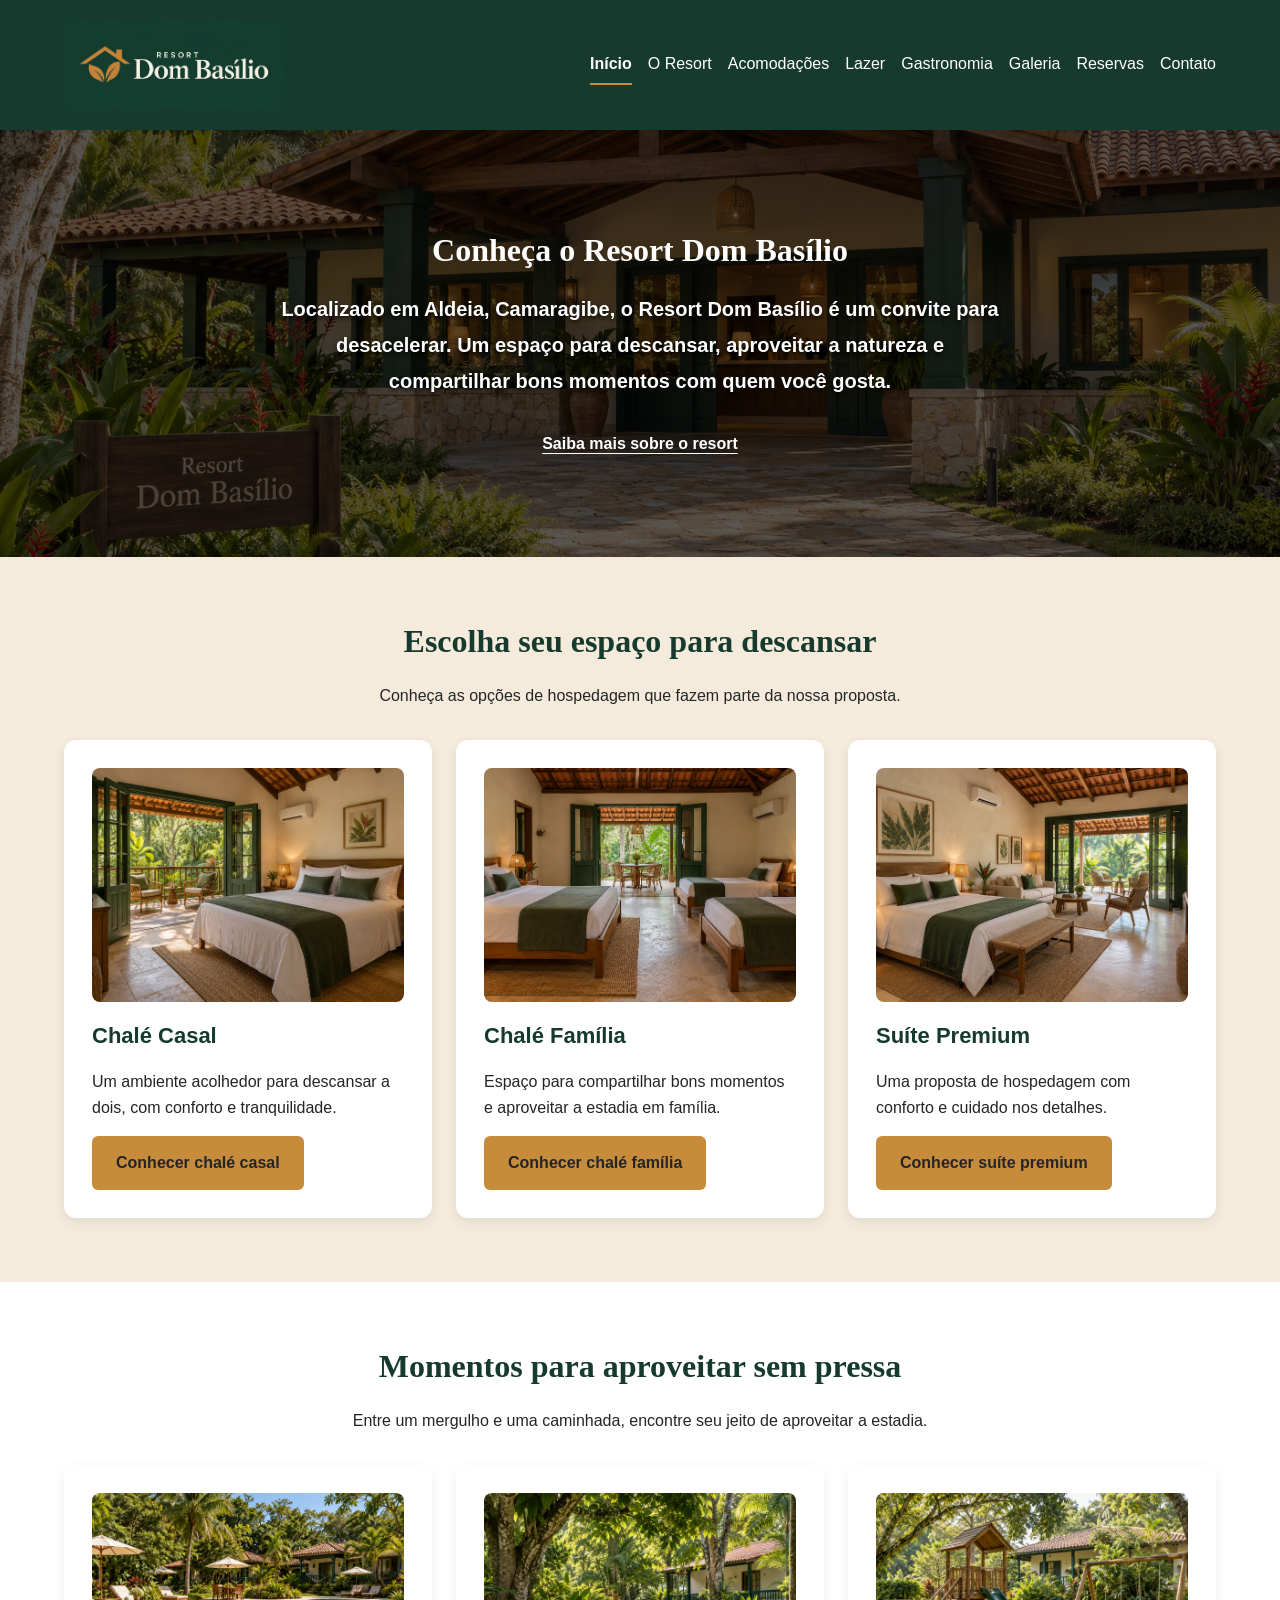
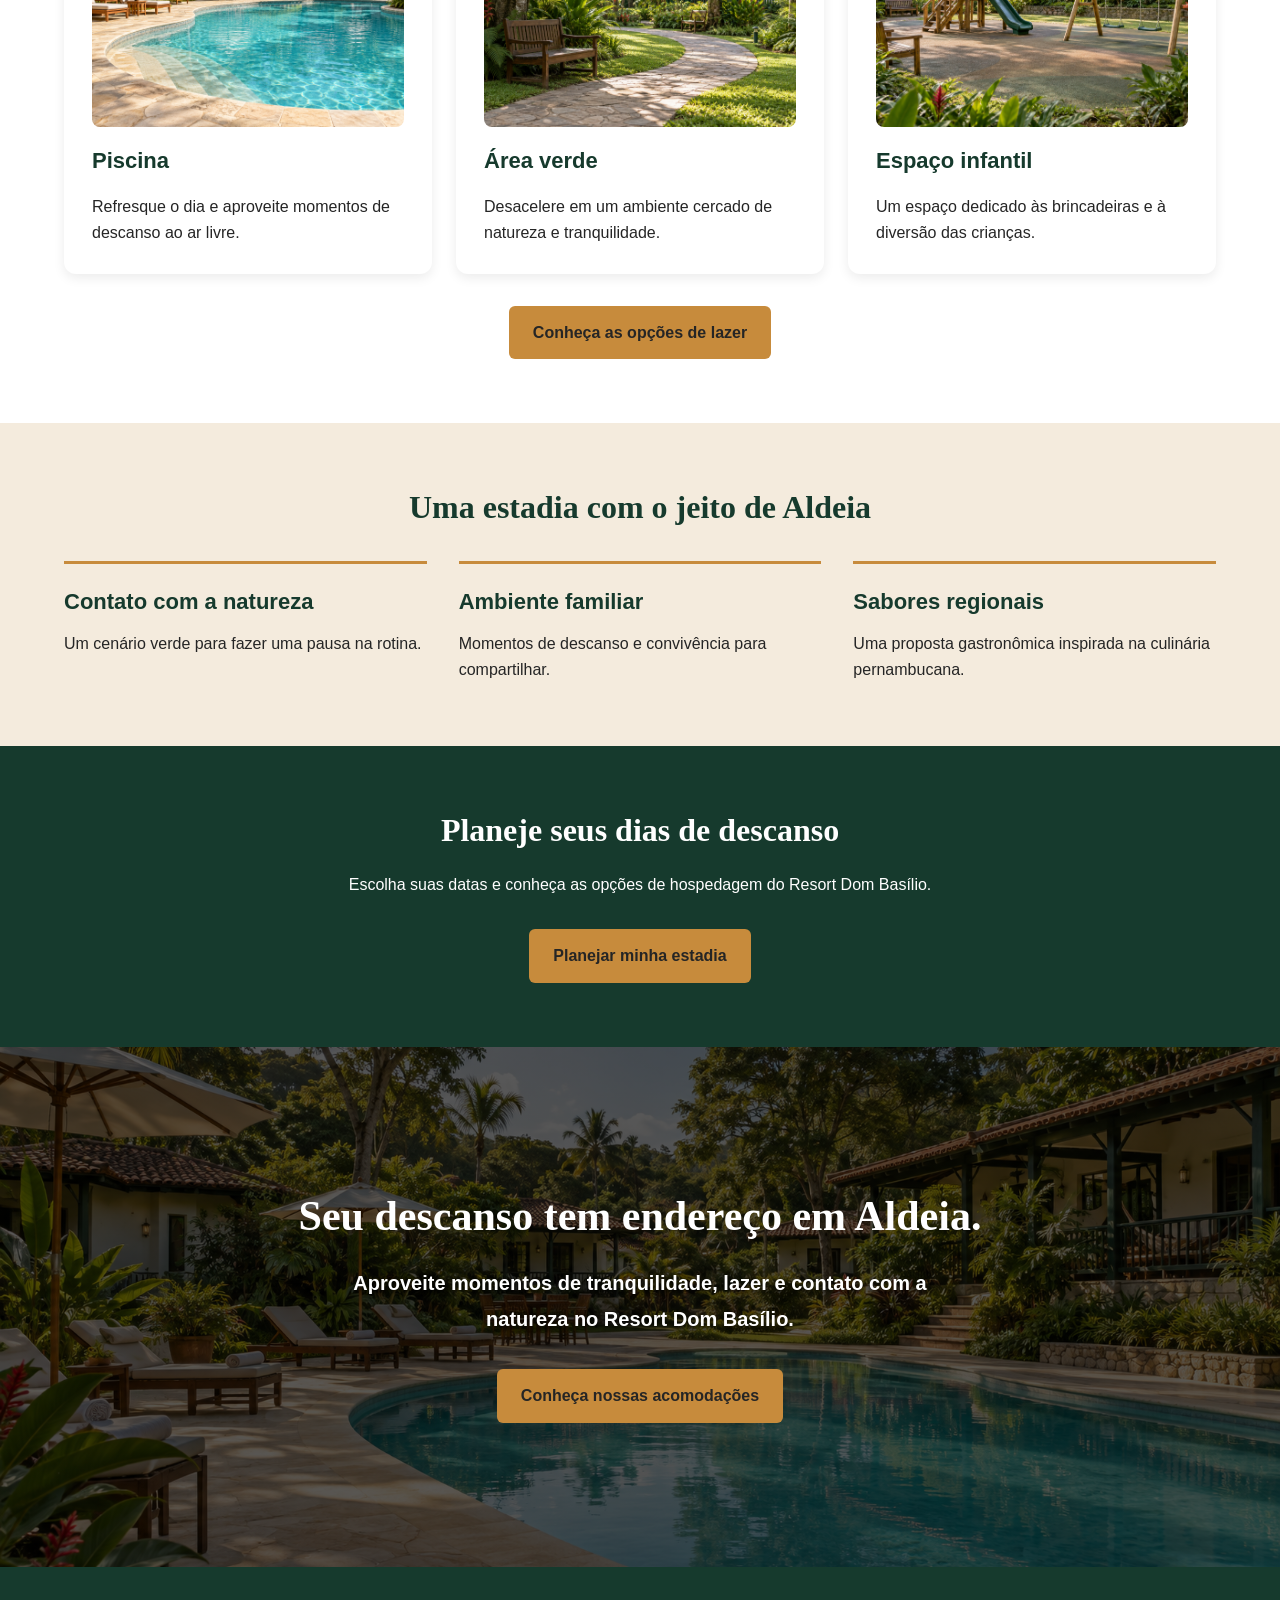
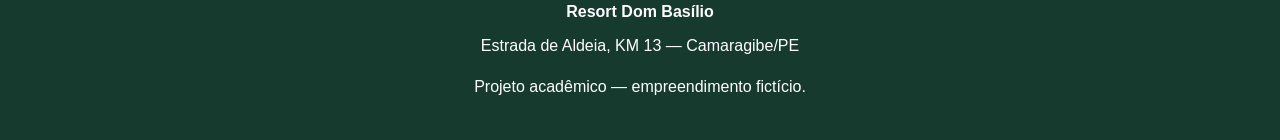
==== index.html @ 4a468dfd "Upload inicial do projeto Resort Dom Basílio" ====
<!doctype html>
<html lang="pt-BR">
  <head>
    <meta charset="UTF-8" />

    <meta name="viewport" content="width=device-width, initial-scale=1.0" />

    <meta
      name="description"
      content="Conheça o Resort Dom Basílio, em Aldeia, Camaragibe/PE."
    />

    <title>Resort Dom Basílio | Início</title>

    <!-- Estilos compartilhados por todas as páginas -->
    <link rel="stylesheet" href="css/style.css" />

    <!-- O defer faz o JavaScript executar após a leitura do HTML -->
    <script src="js/script.js" defer></script>
  </head>

  <body>
    <!-- O JavaScript preenche o menu neste espaço -->
    <header class="cabecalho"></header>

    <!-- Apresentação do resort -->
    <section class="secao apresentacao apresentacao-inicio">
      <div class="container">
        <h2>Conheça o Resort Dom Basílio</h2>

        <p class="texto-introducao">
          Localizado em Aldeia, Camaragibe, o Resort Dom Basílio é um convite
          para desacelerar. Um espaço para descansar, aproveitar a natureza e
          compartilhar bons momentos com quem você gosta.
        </p>

        <a class="link-destaque" href="sobre.html">
          Saiba mais sobre o resort
        </a>
      </div>
    </section>

    <!-- Acomodações em destaque -->
    <section class="secao acomodacoes">
      <div class="container">
        <h2>Escolha seu espaço para descansar</h2>

        <p class="texto-introducao">
          Conheça as opções de hospedagem que fazem parte da nossa proposta.
        </p>

        <div class="lista-cards">
          <article class="card">
            <img
              class="imagem-card"
              src="imagens/chale-casal.png"
              alt="Chalé Casal com cama de casal e varanda voltada para o jardim"
              loading="lazy"
            />

            <h3>Chalé Casal</h3>

            <p>
              Um ambiente acolhedor para descansar a dois, com conforto e
              tranquilidade.
            </p>

            <a class="botao" href="acomodacoes.html#chale-casal">
              Conhecer chalé casal
            </a>
          </article>

          <article class="card">
            <img
              class="imagem-card"
              src="imagens/chale-familia.png"
              alt="Chalé Família com uma cama de casal e duas camas de solteiro"
              loading="lazy"
            />
            <h3>Chalé Família</h3>

            <p>
              Espaço para compartilhar bons momentos e aproveitar a estadia em
              família.
            </p>

            <a class="botao" href="acomodacoes.html#chale-familia">
              Conhecer chalé família
            </a>
          </article>

          <article class="card">
            <img
              class="imagem-card"
              src="imagens/suite-premium.png"
              alt="Suíte Premium com cama queen-size, área de estar e varanda"
              loading="lazy"
            />
            <h3>Suíte Premium</h3>

            <p>
              Uma proposta de hospedagem com conforto e cuidado nos detalhes.
            </p>

            <a class="botao" href="acomodacoes.html#suite-premium">
              Conhecer suíte premium
            </a>
          </article>
        </div>
      </div>
    </section>

    <!-- Opções de lazer -->
    <section class="secao lazer">
      <div class="container">
        <h2>Momentos para aproveitar sem pressa</h2>

        <p class="texto-introducao">
          Entre um mergulho e uma caminhada, encontre seu jeito de aproveitar a
          estadia.
        </p>

        <div class="lista-cards">
          <article class="card">
            <img
              class="imagem-card"
              src="imagens/piscina.png"
              alt="Piscina do resort cercada por espreguiçadeiras e vegetação"
              loading="lazy"
            />
            <h3>Piscina</h3>
            <p>Refresque o dia e aproveite momentos de descanso ao ar livre.</p>
          </article>

          <article class="card">
            <img
              class="imagem-card"
              src="imagens/area-verde.png"
              alt="Jardim do resort com caminho de pedra e bancos à sombra"
              loading="lazy"
            />
            <h3>Área verde</h3>
            <p>
              Desacelere em um ambiente cercado de natureza e tranquilidade.
            </p>
          </article>

          <article class="card">
            <img
              class="imagem-card"
              src="imagens/espaco-infantil.png"
              alt="Espaço infantil com escorregador, balanços e bancos para acompanhantes"
              loading="lazy"
            />
            <h3>Espaço infantil</h3>
            <p>Um espaço dedicado às brincadeiras e à diversão das crianças.</p>
          </article>
        </div>

        <div class="acao-secao">
          <a class="botao" href="lazer.html"> Conheça as opções de lazer </a>
        </div>
      </div>
    </section>

    <!-- Diferenciais do resort -->
    <section class="secao diferenciais">
      <div class="container">
        <h2>Uma estadia com o jeito de Aldeia</h2>

        <ul class="lista-diferenciais">
          <li>
            <h3>Contato com a natureza</h3>
            <p>Um cenário verde para fazer uma pausa na rotina.</p>
          </li>

          <li>
            <h3>Ambiente familiar</h3>
            <p>Momentos de descanso e convivência para compartilhar.</p>
          </li>

          <li>
            <h3>Sabores regionais</h3>
            <p>
              Uma proposta gastronômica inspirada na culinária pernambucana.
            </p>
          </li>
        </ul>
      </div>
    </section>

    <!-- Chamada para a página de reservas -->
    <section class="secao chamada-reserva">
      <div class="container">
        <h2>Planeje seus dias de descanso</h2>

        <p class="texto-introducao">
          Escolha suas datas e conheça as opções de hospedagem do Resort Dom
          Basílio.
        </p>

        <a class="botao" href="reservas.html"> Planejar minha estadia </a>
      </div>
    </section>

    <main>
      <section class="banner banner-inicio">
        <h1>Seu descanso tem endereço em Aldeia.</h1>

        <p>
          Aproveite momentos de tranquilidade, lazer e contato com a natureza no
          Resort Dom Basílio.
        </p>

        <a class="botao" href="acomodacoes.html">
          Conheça nossas acomodações
        </a>
      </section>
    </main>

    <!-- Informações presentes no final da página -->
    <!-- O JavaScript preenche o rodapé neste espaço -->
    <footer class="rodape"></footer>
  </body>
</html>
---- css/style.css ----
/* 1. Cores que vamos reutilizar no site */
:root {
    --verde-escuro: #163a2d;
    --verde-natural: #3f6b4f;
    --dourado: #c78b3c;
    --areia: #f4ebdd;
    --branco: #ffffff;
    --grafite: #252525;
}

/* 2. Remove os espaçamentos padrão do navegador */
* {
    margin: 0;
    padding: 0;
    box-sizing: border-box;
}

/* 3. Aparência geral */
body {
    font-family: Arial, Helvetica, sans-serif;
    font-size: 16px;
    line-height: 1.6;
    color: var(--grafite);
    background-color: var(--areia);
}

/* 4. Cabeçalho que permanece no topo */
.cabecalho {
    position: sticky;
    top: 0;
    z-index: 1000;

    display: flex;
    justify-content: space-between;
    align-items: center;
    gap: 24px;

    padding: 20px 5%;
    background-color: var(--verde-escuro);
}

/* 5. Nome do resort */
.marca {
    font-family: Georgia, "Times New Roman", serif;
    font-size: 24px;
    font-weight: bold;
    color: var(--branco);
    text-decoration: none;
}

/* 6. Links do menu */
.menu-lista {
    display: flex;
    flex-wrap: wrap;
    gap: 16px;
    list-style: none;
}

.menu-lista a {
    display: inline-block;
    padding: 6px 0;
    color: var(--branco);
    text-decoration: none;
    border-bottom: 2px solid transparent;
}

/* Destaque ao passar o mouse ou navegar pelo teclado */
.menu-lista a:hover,
.menu-lista a:focus-visible {
    border-bottom-color: var(--dourado);
}

/* Identifica a página que está aberta */
.menu-lista a[aria-current="page"] {
    border-bottom-color: var(--dourado);
    font-weight: bold;
}

/* 7. Banner inicial — depois receberá uma imagem */
.banner {
    padding: 90px 5%;
    text-align: center;
    background-color: var(--areia);
}

.banner h1 {
    max-width: 800px;
    margin: 0 auto 24px;

    font-family: Georgia, "Times New Roman", serif;
    font-size: 42px;
    line-height: 1.2;
    color: var(--verde-escuro);
}

.banner p {
    max-width: 650px;
    margin: 0 auto 32px;
    font-size: 18px;
}

/* 8. Link com aparência de botão */
.botao {
    display: inline-block;
    padding: 14px 24px;

    background-color: var(--dourado);
    color: var(--grafite);
    border-radius: 6px;

    font-weight: bold;
    text-decoration: none;
}

.botao:hover {
    background-color: var(--verde-escuro);
    color: var(--branco);
}

/* Contorno visível para quem usa a tecla Tab */
a:focus-visible {
    outline: 3px solid currentColor;
    outline-offset: 4px;
}

/* 9. Rodapé */
.rodape {
    padding: 32px 5%;
    text-align: center;
    background-color: var(--verde-escuro);
    color: var(--branco);
}

.rodape p {
    margin-bottom: 8px;
}

.rodape address {
    margin-bottom: 16px;
    font-style: normal;
}

/* 10. Ajustes para telas menores */
@media (max-width: 1100px) {
    .cabecalho {
        flex-direction: column;
        gap: 12px;
    }

    .menu-lista {
        justify-content: center;
        gap: 8px 16px;
    }
}

@media (max-width: 600px) {
    .cabecalho {
        padding: 12px 4%;
    }

    .marca {
        font-size: 22px;
    }

    .banner {
        padding: 56px 5%;
    }

    .banner h1 {
        font-size: 30px;
    }

    .banner p {
        font-size: 16px;
    }
}

/* 11. Limita a largura e centraliza o conteúdo */
.container {
    width: 90%;
    max-width: 1200px;
    margin: 0 auto;
}

/* 12. Espaçamento das seções */
.secao {
    padding: 64px 0;
}

.secao h2 {
    margin-bottom: 20px;
    font-family: Georgia, "Times New Roman", serif;
    font-size: 32px;
    line-height: 1.3;
    color: var(--verde-escuro);
    text-align: center;
}

.texto-introducao {
    max-width: 720px;
    margin: 0 auto 32px;
    text-align: center;
}

/* 13. Apresentação */
.apresentacao {
    background-color: var(--branco);
    text-align: center;
}

.link-destaque {
    color: var(--verde-escuro);
    font-weight: bold;
    text-underline-offset: 4px;
}

.link-destaque:hover {
    color: var(--verde-natural);
}

/* 14. Grade das acomodações */
.lista-cards {
    display: grid;
    grid-template-columns: repeat(3, 1fr);
    gap: 24px;
}

/* 15. Cada card de acomodação */
.card {
    display: flex;
    flex-direction: column;
    align-items: flex-start;
    gap: 16px;

    padding: 28px;
    background-color: var(--branco);
    border-radius: 12px;
    box-shadow: 0 4px 12px rgba(0, 0, 0, 0.08);
}

.card h3 {
    font-size: 22px;
    color: var(--verde-escuro);
}

/* Alinha os botões na parte inferior dos cards */
.card .botao {
    margin-top: auto;
}

/* 16. Cards empilhados em telas menores */
@media (max-width: 800px) {
    .lista-cards {
        grid-template-columns: 1fr;
    }

    .secao {
        padding: 40px 0;
    }

    .secao h2 {
        font-size: 28px;
    }
}

/* 17. Fundo da seção de lazer */
.lazer {
    background-color: var(--branco);
}

/* Destaca os cards sobre o fundo branco */
.lazer .card {
    background-color: var(--areia);
}

/* Centraliza o botão abaixo dos cards */
.acao-secao {
    margin-top: 32px;
    text-align: center;
}

/* 18. Lista de diferenciais */
.lista-diferenciais {
    display: grid;
    grid-template-columns: repeat(3, 1fr);
    gap: 32px;

    margin-top: 32px;
    list-style: none;
}

.lista-diferenciais li {
    padding-top: 20px;
    border-top: 3px solid var(--dourado);
}

.lista-diferenciais h3 {
    margin-bottom: 12px;
    font-size: 22px;
    color: var(--verde-escuro);
}

/* 19. Chamada para reservas */
.chamada-reserva {
    background-color: var(--verde-escuro);
    color: var(--branco);
    text-align: center;
}

.chamada-reserva h2 {
    color: var(--branco);
}

/* Mantém o botão visível sobre o fundo verde */
.chamada-reserva .botao:hover {
    background-color: var(--branco);
    color: var(--verde-escuro);
}

/* 20. Diferenciais em uma coluna nas telas menores */
@media (max-width: 800px) {
    .lista-diferenciais {
        grid-template-columns: 1fr;
    }
}

/* 21. Botão do menu */
.botao-menu {
    display: none;
    padding: 10px 16px;

    font: inherit;
    font-weight: bold;
    color: var(--branco);
    background-color: transparent;

    border: 1px solid var(--branco);
    border-radius: 6px;
    cursor: pointer;
}

.botao-menu:focus-visible {
    outline: 3px solid var(--dourado);
    outline-offset: 4px;
}

/* 22. Menu para celular e tablet */
@media (max-width: 1100px) {
    .cabecalho {
        flex-direction: row;
        flex-wrap: wrap;
        justify-content: space-between;
    }

    .marca {
        flex: 1;
    }

    .menu {
        width: 100%;
    }

    .menu-lista {
        flex-direction: column;
        gap: 0;
    }

    .menu-lista a {
        display: block;
        padding: 10px 0;
    }

    /* Estas regras só entram quando o JavaScript está funcionando */
    .cabecalho.menu-interativo .botao-menu {
        display: block;
    }

    .cabecalho.menu-interativo .menu {
        display: none;
    }

    .cabecalho.menu-interativo .menu.aberto {
        display: block;
        max-height: 65vh;
        overflow-y: auto;
    }
}

/* 23. Seções de detalhes das acomodações */
.detalhe-acomodacao {
    /* Deixa espaço para o cabeçalho ao acessar um link com # */
    scroll-margin-top: 120px;
    background-color: var(--branco);
}

/* Diferencia visualmente a seção do chalé família */
#chale-familia {
    background-color: var(--areia);
}

/* 24. Ficha com as informações da acomodação */
.ficha-acomodacao {
    max-width: 760px;
    margin: 0 auto;
    border: 1px solid var(--verde-natural);
}

/* 25. Lista de comodidades */
.lista-comodidades {
    padding-left: 22px;
}

.lista-comodidades li {
    margin-bottom: 8px;
}

.lista-comodidades li::marker {
    color: var(--verde-natural);
}

/* 26. Estrutura dos formulários */
.formulario {
    max-width: 720px;
    margin: 0 auto;
    padding: 32px;

    text-align: left;
    background-color: var(--areia);
    border-radius: 12px;
}

.campo {
    display: flex;
    flex-direction: column;
    gap: 8px;
    margin-bottom: 20px;

    /* Permite que os campos encolham dentro da grade */
    min-width: 0;
}

.campo label {
    font-weight: bold;
    color: var(--verde-escuro);
}

/* 27. Aparência dos campos */
.campo input,
.campo select,
.campo textarea {
    width: 100%;
    min-width: 0;
    padding: 12px;

    font: inherit;
    color: var(--grafite);
    background-color: var(--branco);

    border: 1px solid var(--verde-natural);
    border-radius: 6px;
}

.campo textarea {
    resize: vertical;
}

/* Destaca o campo que está sendo preenchido */
.campo input:focus,
.campo select:focus,
.campo textarea:focus {
    outline: 2px solid var(--verde-escuro);
    outline-offset: 2px;
}

/* 28. Datas lado a lado */
.linha-formulario {
    display: grid;
    grid-template-columns: repeat(2, minmax(0, 1fr));
    gap: 20px;
}

/* 29. Botão e mensagens */
.formulario .botao {
    border: none;
    font: inherit;
    font-weight: bold;
    cursor: pointer;
}

.formulario .botao:focus-visible {
    outline: 3px solid var(--verde-escuro);
    outline-offset: 4px;
}

.formulario .botao:disabled {
    background-color: #dddddd;
    color: #555555;
    cursor: not-allowed;
}

.ajuda-formulario {
    margin-top: 16px;
}

.mensagem-formulario:not(:empty) {
    margin-top: 20px;
    padding: 16px;
    border: 1px solid var(--verde-escuro);
    border-radius: 6px;
}

/* 30. Formulário em telas pequenas */
@media (max-width: 600px) {
    .formulario {
        padding: 20px;
    }

    .linha-formulario {
        grid-template-columns: 1fr;
        gap: 0;
    }
}

/* 31. Organização das fotos da galeria */
.grade-galeria {
    display: grid;
    grid-template-columns: repeat(3, minmax(0, 1fr));
    gap: 24px;
}

/* Cada foto será um botão para permitir ampliação */
.foto-galeria {
    width: 100%;
    padding: 0;
    overflow: hidden;

    font: inherit;
    text-align: left;
    color: var(--verde-escuro);
    background-color: var(--areia);

    border: none;
    border-radius: 12px;
    cursor: pointer;
}

.foto-galeria img {
    display: block;
    width: 100%;
    aspect-ratio: 4 / 3;
    object-fit: cover;
}

.foto-galeria span {
    display: block;
    padding: 16px;
    font-weight: bold;
}

.foto-galeria:focus-visible {
    outline: 3px solid var(--verde-escuro);
    outline-offset: 4px;
}

@media (max-width: 800px) {
    .grade-galeria {
        grid-template-columns: repeat(2, minmax(0, 1fr));
    }
}

@media (max-width: 500px) {
    .grade-galeria {
        grid-template-columns: 1fr;
    }
}

/* 32. Logo do menu compartilhado */
.marca {
    display: flex;
    align-items: center;
    min-width: 0;
}

.logo {
    display: block;
    width: 220px;
    max-width: 100%;
    height: auto;
}

/* 33. Banner com imagem na página inicial */
.banner-inicio {
    min-height: 520px;

    display: flex;
    flex-direction: column;
    align-items: center;
    justify-content: center;

    background-image:
        linear-gradient(
            rgba(0, 0, 0, 0.55),
            rgba(0, 0, 0, 0.55)
        ),
        url("../imagens/banner-principal.png");

    background-size: cover;
    background-position: center;
    background-repeat: no-repeat;

    color: var(--branco);
}

.banner-inicio h1 {
    color: var(--branco);
}

/* 34. Ajustes para telas menores */
@media (max-width: 600px) {
    .logo {
        width: 170px;
    }

    .banner-inicio {
        min-height: 420px;
        padding: 56px 5%;
    }
}

/* 35. Fotos dos cards da página inicial */
.imagem-card {
    display: block;
    width: 100%;
    aspect-ratio: 4 / 3;
    object-fit: cover;
    border-radius: 8px;
}

/* 36. Fotos da página de acomodações */
.imagem-acomodacao {
    display: block;
    width: 100%;
    height: auto;
    border-radius: 8px;
}

/* 37. Fotos de destaque nas páginas Sobre e Gastronomia */
.imagem-destaque {
    display: block;
    width: 100%;
    max-width: 960px;
    height: auto;
    margin: 0 auto 32px;
    border-radius: 12px;
}

/* 41. Foto de fundo na apresentação da página inicial */
.apresentacao-inicio {
    padding: 100px 0;

    background-image:
        linear-gradient(
            rgba(0, 0, 0, 0.65),
            rgba(0, 0, 0, 0.65)
        ),
        url("../imagens/fachada-resort.png");

    background-size: cover;
    background-position: center;
    background-repeat: no-repeat;

    color: var(--branco);
}

/* Mantém os textos legíveis sobre a foto */
.apresentacao-inicio h2,
.apresentacao-inicio .link-destaque {
    color: var(--branco);
}

.apresentacao-inicio .link-destaque:hover {
    color: var(--branco);
    text-decoration-thickness: 3px;
}

@media (max-width: 600px) {
    .apresentacao-inicio {
        padding: 64px 0;
    }
}

/* Melhora a leitura do texto sobre a fachada */
.apresentacao-inicio .texto-introducao {
    color: #ffffff;
    font-size: 20px;
    font-weight: 600;
    line-height: 1.8;
    text-shadow: 0 2px 4px rgba(0, 0, 0, 0.85);
}

@media (max-width: 600px) {
    .apresentacao-inicio .texto-introducao {
        font-size: 18px;
    }
}

/* 42. Banner com foto em todas as páginas */
.pagina-com-fotos .banner {
    min-height: 380px;

    display: flex;
    flex-direction: column;
    align-items: center;
    justify-content: center;

    background-image:
        linear-gradient(
            rgba(0, 0, 0, 0.65),
            rgba(0, 0, 0, 0.65)
        ),
        var(--banner-pagina);

    background-size: cover;
    background-position: center;
    background-repeat: no-repeat;

    color: var(--branco);
}

.pagina-com-fotos .banner h1 {
    color: var(--branco);
}

.pagina-com-fotos .banner p {
    color: var(--branco);
    font-size: 20px;
    font-weight: 600;
    line-height: 1.8;
    text-shadow: 0 2px 4px rgba(0, 0, 0, 0.85);
}

/* Mantém o banner principal mais alto */
.pagina-com-fotos .banner-inicio {
    min-height: 520px;
}

/* 43. Foto suave nas seções de conteúdo */
/* Preserva a apresentação com fachada e as chamadas verdes */
.pagina-com-fotos main > .secao:not(.apresentacao-inicio):not(.chamada-reserva) {
    background-image:
        linear-gradient(
            rgba(244, 235, 221, 0.92),
            rgba(244, 235, 221, 0.92)
        ),
        var(--fundo-pagina);

    background-size: cover;
    background-position: center;
    background-repeat: no-repeat;
}

/* Cards e formulários mantêm uma superfície de leitura */
.pagina-com-fotos .card,
.pagina-com-fotos .formulario {
    background-color: var(--branco);
}

/* 44. Ajustes para celular */
@media (max-width: 600px) {
    .pagina-com-fotos .banner {
        min-height: 300px;
        padding: 48px 5%;
    }

    .pagina-com-fotos .banner-inicio {
        min-height: 420px;
    }

    .pagina-com-fotos .banner p {
        font-size: 18px;
    }
}

/* 45. Janela de ampliação das fotos */
.visualizador-foto {
    width: 92%;
    max-width: 1100px;
    max-height: 90vh;
    margin: auto;
    padding: 20px;
    overflow-y: auto;

    background-color: var(--branco);
    color: var(--verde-escuro);

    border: none;
    border-radius: 12px;
}

/* Escurece a página atrás da janela */
.visualizador-foto::backdrop {
    background-color: rgba(0, 0, 0, 0.85);
}

.visualizador-foto figure {
    margin: 0;
}

#imagem-ampliada {
    display: block;
    width: 100%;
    max-height: 65vh;
    object-fit: contain;
}

#legenda-ampliada {
    margin-top: 12px;
    text-align: center;
    font-weight: bold;
}

/* Botão de fechamento */
.fechar-foto {
    display: block;
    margin: 0 0 16px auto;
    padding: 10px 16px;

    font: inherit;
    font-weight: bold;
    color: var(--branco);
    background-color: var(--verde-escuro);

    border: none;
    border-radius: 6px;
    cursor: pointer;
}

.fechar-foto:focus-visible {
    outline: 3px solid var(--verde-escuro);
    outline-offset: 3px;
}

/* Impede a rolagem da página enquanto a foto está aberta */
body.foto-aberta {
    overflow: hidden;
}
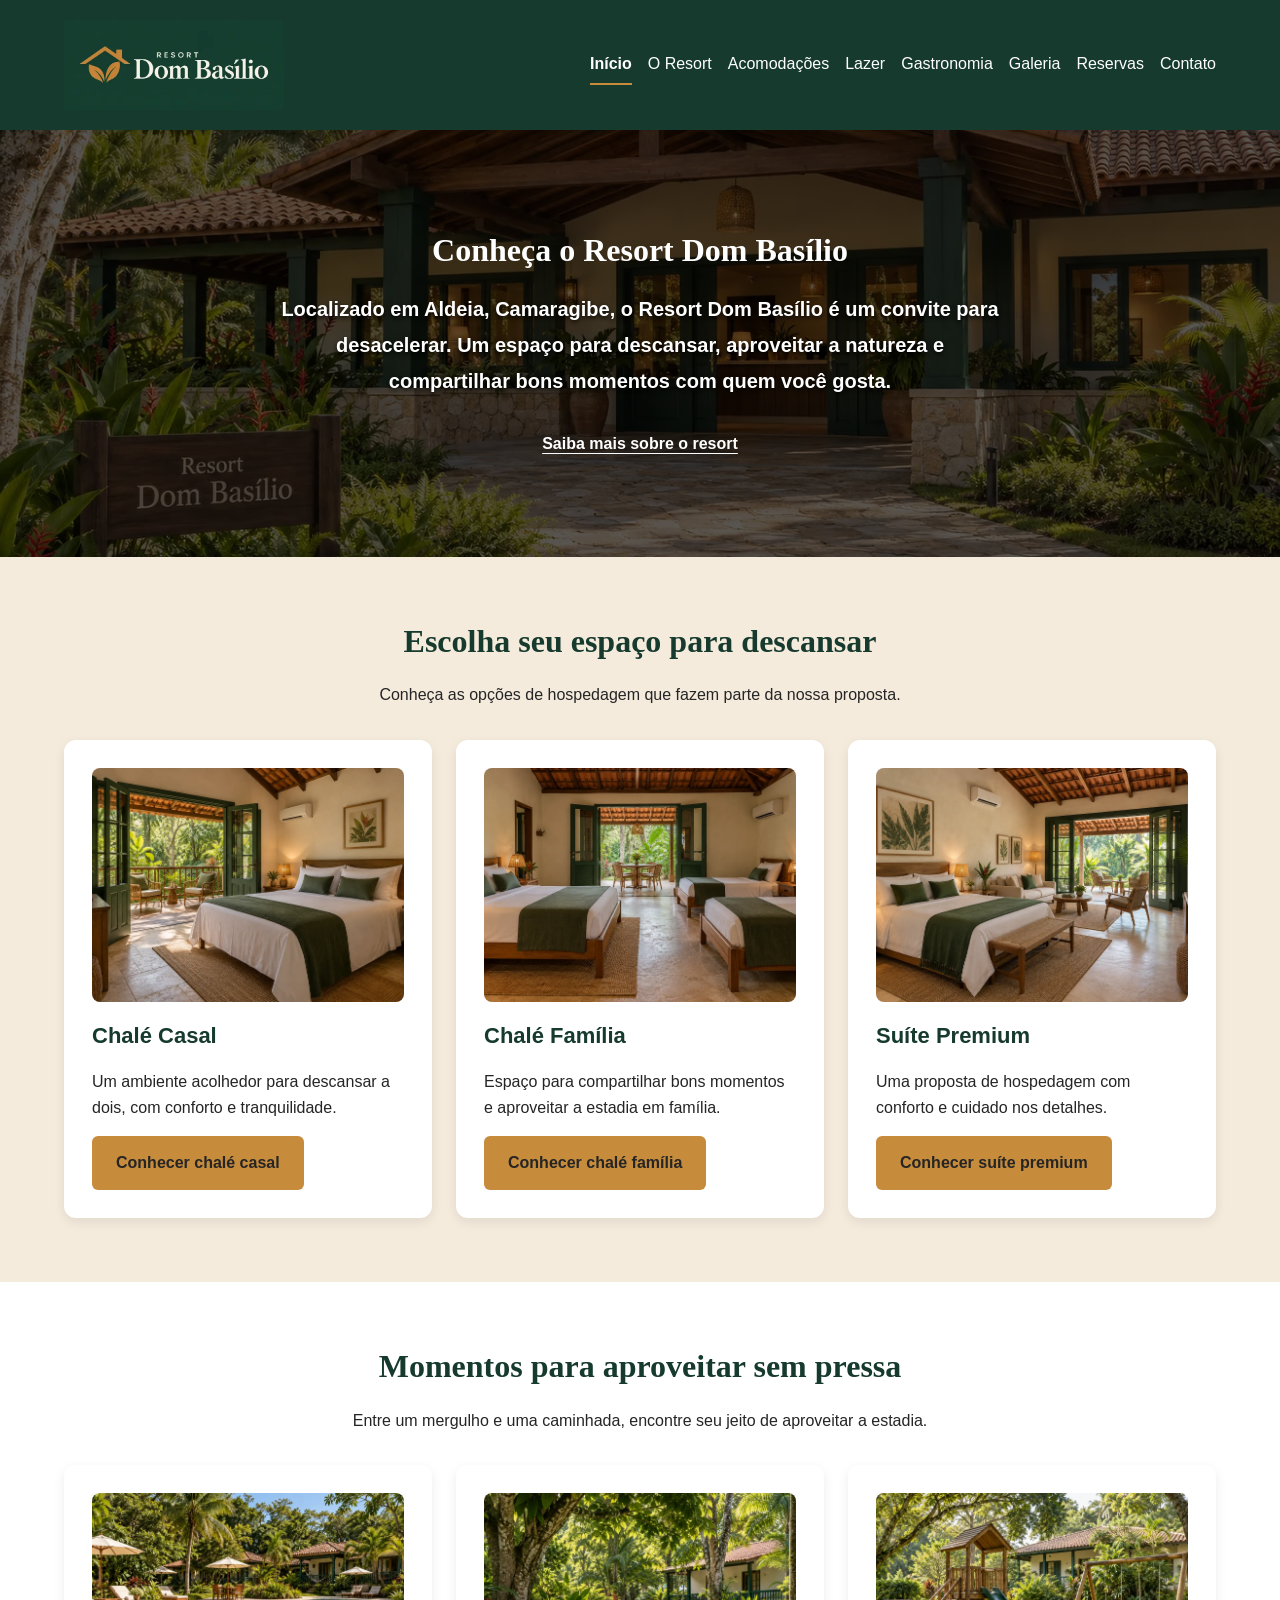
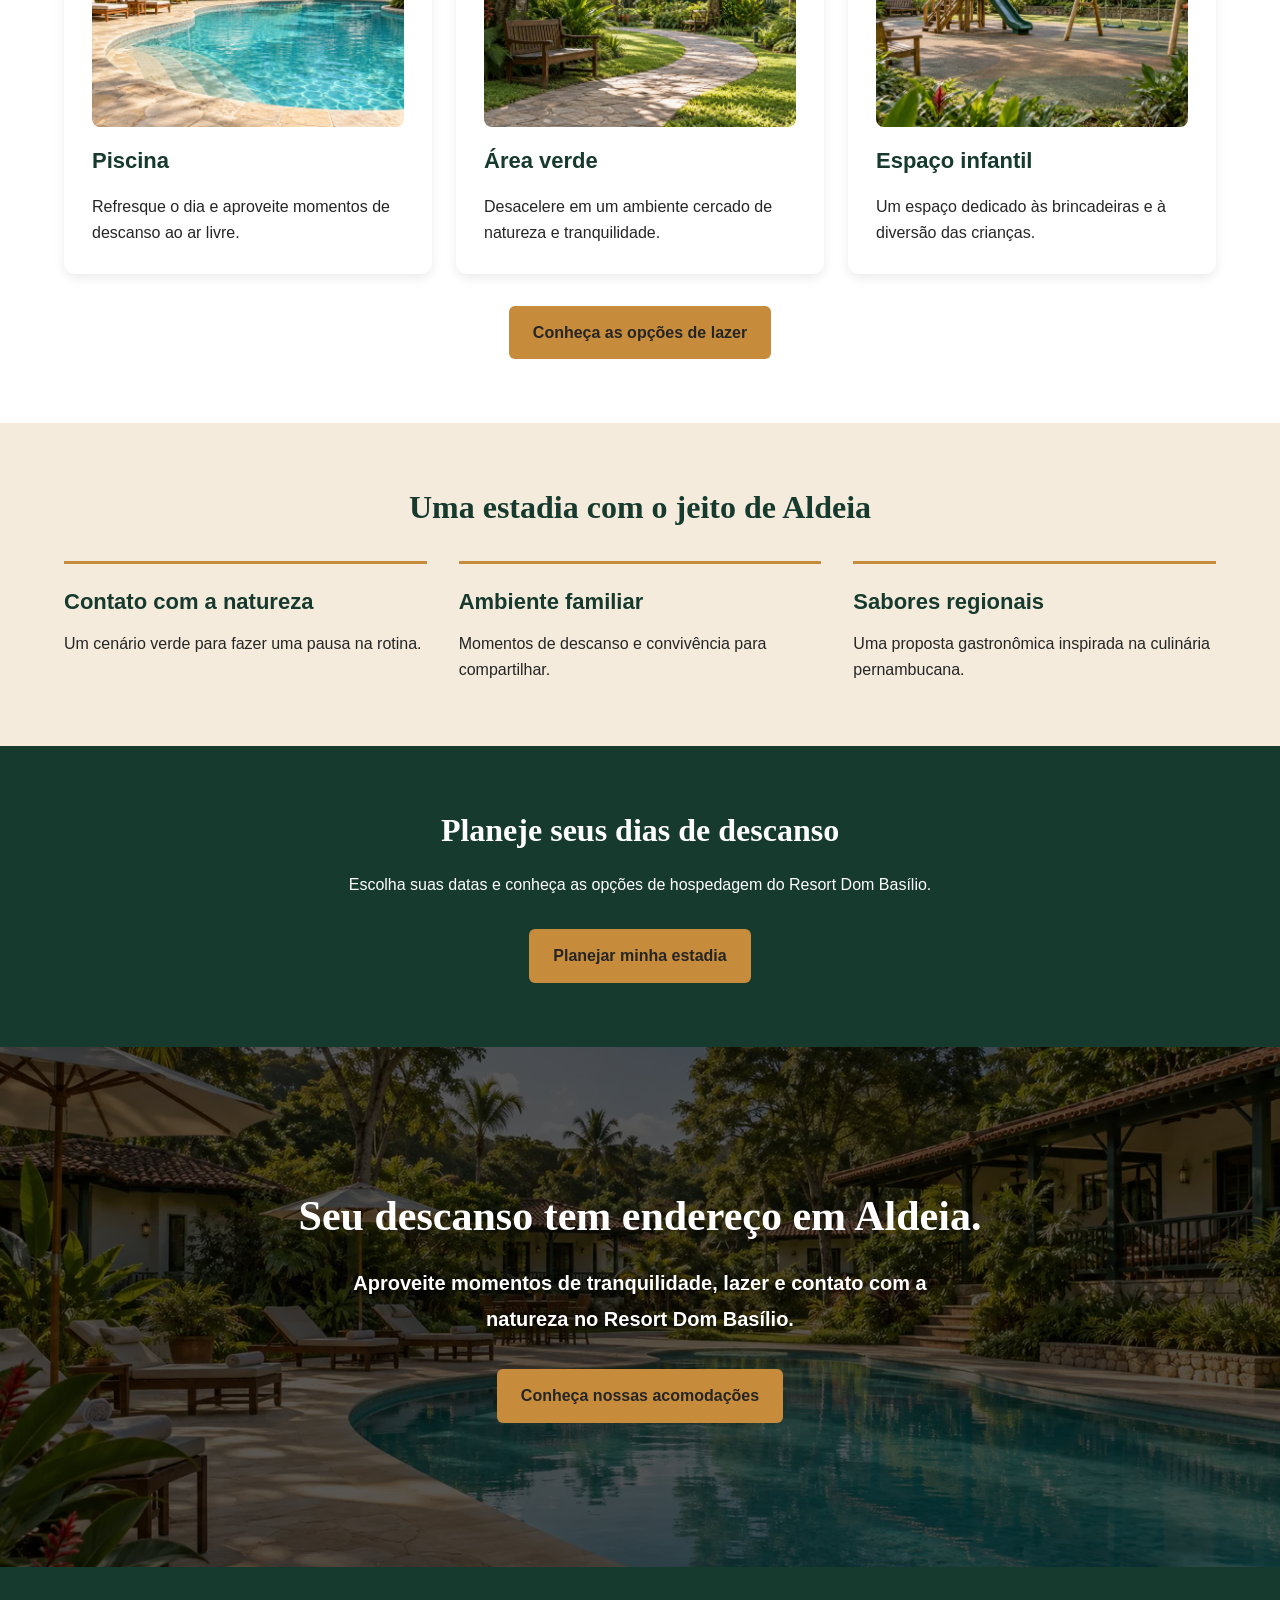
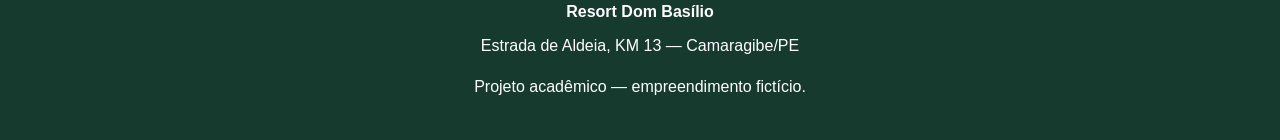
==== commit 674672d9: "Otimiza código e imagens do site Converte imagens para WebP, reorganiza CSS e JavaScript, corrige es" ====
--- a/index.html
+++ b/index.html
@@ -19,11 +19,12 @@
     <script src="js/script.js" defer></script>
   </head>
 
-  <body>
-    <!-- O JavaScript preenche o menu neste espaço -->
-    <header class="cabecalho"></header>
-
-    <!-- Apresentação do resort -->
+  <body class="pagina-inicial">
+    <!-- O JavaScript preenche o menu neste espaço -->
+    <header class="cabecalho"></header>
+
+    <main>
+    <!-- Apresentação do resort -->
     <section class="secao apresentacao apresentacao-inicio">
       <div class="container">
         <h2>Conheça o Resort Dom Basílio</h2>
@@ -53,7 +54,7 @@
           <article class="card">
             <img
               class="imagem-card"
-              src="imagens/chale-casal.png"
+              src="imagens/chale-casal.webp"
               alt="Chalé Casal com cama de casal e varanda voltada para o jardim"
               loading="lazy"
             />
@@ -73,7 +74,7 @@
           <article class="card">
             <img
               class="imagem-card"
-              src="imagens/chale-familia.png"
+              src="imagens/chale-familia.webp"
               alt="Chalé Família com uma cama de casal e duas camas de solteiro"
               loading="lazy"
             />
@@ -92,7 +93,7 @@
           <article class="card">
             <img
               class="imagem-card"
-              src="imagens/suite-premium.png"
+              src="imagens/suite-premium.webp"
               alt="Suíte Premium com cama queen-size, área de estar e varanda"
               loading="lazy"
             />
@@ -124,7 +125,7 @@
           <article class="card">
             <img
               class="imagem-card"
-              src="imagens/piscina.png"
+              src="imagens/piscina.webp"
               alt="Piscina do resort cercada por espreguiçadeiras e vegetação"
               loading="lazy"
             />
@@ -135,7 +136,7 @@
           <article class="card">
             <img
               class="imagem-card"
-              src="imagens/area-verde.png"
+              src="imagens/area-verde.webp"
               alt="Jardim do resort com caminho de pedra e bancos à sombra"
               loading="lazy"
             />
@@ -148,7 +149,7 @@
           <article class="card">
             <img
               class="imagem-card"
-              src="imagens/espaco-infantil.png"
+              src="imagens/espaco-infantil.webp"
               alt="Espaço infantil com escorregador, balanços e bancos para acompanhantes"
               loading="lazy"
             />
@@ -203,8 +204,7 @@
       </div>
     </section>
 
-    <main>
-      <section class="banner banner-inicio">
+      <section class="banner banner-inicio">
         <h1>Seu descanso tem endereço em Aldeia.</h1>
 
         <p>
@@ -215,8 +215,8 @@
         <a class="botao" href="acomodacoes.html">
           Conheça nossas acomodações
         </a>
-      </section>
-    </main>
+      </section>
+    </main>
 
     <!-- Informações presentes no final da página -->
     <!-- O JavaScript preenche o rodapé neste espaço -->
--- a/css/style.css
+++ b/css/style.css
@@ -1,846 +1,755 @@
-/* 1. Cores que vamos reutilizar no site */
-:root {
-    --verde-escuro: #163a2d;
-    --verde-natural: #3f6b4f;
-    --dourado: #c78b3c;
-    --areia: #f4ebdd;
-    --branco: #ffffff;
-    --grafite: #252525;
-}
-
-/* 2. Remove os espaçamentos padrão do navegador */
-* {
-    margin: 0;
-    padding: 0;
-    box-sizing: border-box;
-}
-
-/* 3. Aparência geral */
-body {
-    font-family: Arial, Helvetica, sans-serif;
-    font-size: 16px;
-    line-height: 1.6;
-    color: var(--grafite);
-    background-color: var(--areia);
-}
-
-/* 4. Cabeçalho que permanece no topo */
-.cabecalho {
-    position: sticky;
-    top: 0;
-    z-index: 1000;
-
-    display: flex;
-    justify-content: space-between;
-    align-items: center;
-    gap: 24px;
-
-    padding: 20px 5%;
-    background-color: var(--verde-escuro);
-}
-
-/* 5. Nome do resort */
-.marca {
-    font-family: Georgia, "Times New Roman", serif;
-    font-size: 24px;
-    font-weight: bold;
-    color: var(--branco);
-    text-decoration: none;
-}
-
-/* 6. Links do menu */
-.menu-lista {
-    display: flex;
-    flex-wrap: wrap;
-    gap: 16px;
-    list-style: none;
-}
-
-.menu-lista a {
-    display: inline-block;
-    padding: 6px 0;
-    color: var(--branco);
-    text-decoration: none;
-    border-bottom: 2px solid transparent;
-}
-
-/* Destaque ao passar o mouse ou navegar pelo teclado */
-.menu-lista a:hover,
-.menu-lista a:focus-visible {
-    border-bottom-color: var(--dourado);
-}
-
-/* Identifica a página que está aberta */
-.menu-lista a[aria-current="page"] {
-    border-bottom-color: var(--dourado);
-    font-weight: bold;
-}
-
-/* 7. Banner inicial — depois receberá uma imagem */
-.banner {
-    padding: 90px 5%;
-    text-align: center;
-    background-color: var(--areia);
-}
-
-.banner h1 {
-    max-width: 800px;
-    margin: 0 auto 24px;
-
-    font-family: Georgia, "Times New Roman", serif;
-    font-size: 42px;
-    line-height: 1.2;
-    color: var(--verde-escuro);
-}
-
-.banner p {
-    max-width: 650px;
-    margin: 0 auto 32px;
-    font-size: 18px;
-}
-
-/* 8. Link com aparência de botão */
-.botao {
-    display: inline-block;
-    padding: 14px 24px;
-
-    background-color: var(--dourado);
-    color: var(--grafite);
-    border-radius: 6px;
-
-    font-weight: bold;
-    text-decoration: none;
-}
-
-.botao:hover {
-    background-color: var(--verde-escuro);
-    color: var(--branco);
-}
-
-/* Contorno visível para quem usa a tecla Tab */
-a:focus-visible {
-    outline: 3px solid currentColor;
-    outline-offset: 4px;
-}
-
-/* 9. Rodapé */
-.rodape {
-    padding: 32px 5%;
-    text-align: center;
-    background-color: var(--verde-escuro);
-    color: var(--branco);
-}
-
-.rodape p {
-    margin-bottom: 8px;
-}
-
-.rodape address {
-    margin-bottom: 16px;
-    font-style: normal;
-}
-
-/* 10. Ajustes para telas menores */
-@media (max-width: 1100px) {
-    .cabecalho {
-        flex-direction: column;
-        gap: 12px;
-    }
-
-    .menu-lista {
-        justify-content: center;
-        gap: 8px 16px;
-    }
-}
-
-@media (max-width: 600px) {
-    .cabecalho {
-        padding: 12px 4%;
-    }
-
-    .marca {
-        font-size: 22px;
-    }
-
-    .banner {
-        padding: 56px 5%;
-    }
-
-    .banner h1 {
-        font-size: 30px;
-    }
-
-    .banner p {
-        font-size: 16px;
-    }
-}
-
-/* 11. Limita a largura e centraliza o conteúdo */
-.container {
-    width: 90%;
-    max-width: 1200px;
-    margin: 0 auto;
-}
-
-/* 12. Espaçamento das seções */
-.secao {
-    padding: 64px 0;
-}
-
-.secao h2 {
-    margin-bottom: 20px;
-    font-family: Georgia, "Times New Roman", serif;
-    font-size: 32px;
-    line-height: 1.3;
-    color: var(--verde-escuro);
-    text-align: center;
-}
-
-.texto-introducao {
-    max-width: 720px;
-    margin: 0 auto 32px;
-    text-align: center;
-}
-
-/* 13. Apresentação */
-.apresentacao {
-    background-color: var(--branco);
-    text-align: center;
-}
-
-.link-destaque {
-    color: var(--verde-escuro);
-    font-weight: bold;
-    text-underline-offset: 4px;
-}
-
-.link-destaque:hover {
-    color: var(--verde-natural);
-}
-
-/* 14. Grade das acomodações */
-.lista-cards {
-    display: grid;
-    grid-template-columns: repeat(3, 1fr);
-    gap: 24px;
-}
-
-/* 15. Cada card de acomodação */
-.card {
-    display: flex;
-    flex-direction: column;
-    align-items: flex-start;
-    gap: 16px;
-
-    padding: 28px;
-    background-color: var(--branco);
-    border-radius: 12px;
-    box-shadow: 0 4px 12px rgba(0, 0, 0, 0.08);
-}
-
-.card h3 {
-    font-size: 22px;
-    color: var(--verde-escuro);
-}
-
-/* Alinha os botões na parte inferior dos cards */
-.card .botao {
-    margin-top: auto;
-}
-
-/* 16. Cards empilhados em telas menores */
-@media (max-width: 800px) {
-    .lista-cards {
-        grid-template-columns: 1fr;
-    }
-
-    .secao {
-        padding: 40px 0;
-    }
-
-    .secao h2 {
-        font-size: 28px;
-    }
-}
-
-/* 17. Fundo da seção de lazer */
-.lazer {
-    background-color: var(--branco);
-}
-
-/* Destaca os cards sobre o fundo branco */
-.lazer .card {
-    background-color: var(--areia);
-}
-
-/* Centraliza o botão abaixo dos cards */
-.acao-secao {
-    margin-top: 32px;
-    text-align: center;
-}
-
-/* 18. Lista de diferenciais */
-.lista-diferenciais {
-    display: grid;
-    grid-template-columns: repeat(3, 1fr);
-    gap: 32px;
-
-    margin-top: 32px;
-    list-style: none;
-}
-
-.lista-diferenciais li {
-    padding-top: 20px;
-    border-top: 3px solid var(--dourado);
-}
-
-.lista-diferenciais h3 {
-    margin-bottom: 12px;
-    font-size: 22px;
-    color: var(--verde-escuro);
-}
-
-/* 19. Chamada para reservas */
-.chamada-reserva {
-    background-color: var(--verde-escuro);
-    color: var(--branco);
-    text-align: center;
-}
-
-.chamada-reserva h2 {
-    color: var(--branco);
-}
-
-/* Mantém o botão visível sobre o fundo verde */
-.chamada-reserva .botao:hover {
-    background-color: var(--branco);
-    color: var(--verde-escuro);
-}
-
-/* 20. Diferenciais em uma coluna nas telas menores */
-@media (max-width: 800px) {
-    .lista-diferenciais {
-        grid-template-columns: 1fr;
-    }
-}
-
-/* 21. Botão do menu */
-.botao-menu {
-    display: none;
-    padding: 10px 16px;
-
-    font: inherit;
-    font-weight: bold;
-    color: var(--branco);
-    background-color: transparent;
-
-    border: 1px solid var(--branco);
-    border-radius: 6px;
-    cursor: pointer;
-}
-
-.botao-menu:focus-visible {
-    outline: 3px solid var(--dourado);
-    outline-offset: 4px;
-}
-
-/* 22. Menu para celular e tablet */
-@media (max-width: 1100px) {
-    .cabecalho {
-        flex-direction: row;
-        flex-wrap: wrap;
-        justify-content: space-between;
-    }
-
-    .marca {
-        flex: 1;
-    }
-
-    .menu {
-        width: 100%;
-    }
-
-    .menu-lista {
-        flex-direction: column;
-        gap: 0;
-    }
-
-    .menu-lista a {
-        display: block;
-        padding: 10px 0;
-    }
-
-    /* Estas regras só entram quando o JavaScript está funcionando */
-    .cabecalho.menu-interativo .botao-menu {
-        display: block;
-    }
-
-    .cabecalho.menu-interativo .menu {
-        display: none;
-    }
-
-    .cabecalho.menu-interativo .menu.aberto {
-        display: block;
-        max-height: 65vh;
-        overflow-y: auto;
-    }
-}
-
-/* 23. Seções de detalhes das acomodações */
-.detalhe-acomodacao {
-    /* Deixa espaço para o cabeçalho ao acessar um link com # */
-    scroll-margin-top: 120px;
-    background-color: var(--branco);
-}
-
-/* Diferencia visualmente a seção do chalé família */
-#chale-familia {
-    background-color: var(--areia);
-}
-
-/* 24. Ficha com as informações da acomodação */
-.ficha-acomodacao {
-    max-width: 760px;
-    margin: 0 auto;
-    border: 1px solid var(--verde-natural);
-}
-
-/* 25. Lista de comodidades */
-.lista-comodidades {
-    padding-left: 22px;
-}
-
-.lista-comodidades li {
-    margin-bottom: 8px;
-}
-
-.lista-comodidades li::marker {
-    color: var(--verde-natural);
-}
-
-/* 26. Estrutura dos formulários */
-.formulario {
-    max-width: 720px;
-    margin: 0 auto;
-    padding: 32px;
-
-    text-align: left;
-    background-color: var(--areia);
-    border-radius: 12px;
-}
-
-.campo {
-    display: flex;
-    flex-direction: column;
-    gap: 8px;
-    margin-bottom: 20px;
-
-    /* Permite que os campos encolham dentro da grade */
-    min-width: 0;
-}
-
-.campo label {
-    font-weight: bold;
-    color: var(--verde-escuro);
-}
-
-/* 27. Aparência dos campos */
-.campo input,
-.campo select,
-.campo textarea {
-    width: 100%;
-    min-width: 0;
-    padding: 12px;
-
-    font: inherit;
-    color: var(--grafite);
-    background-color: var(--branco);
-
-    border: 1px solid var(--verde-natural);
-    border-radius: 6px;
-}
-
-.campo textarea {
-    resize: vertical;
-}
-
-/* Destaca o campo que está sendo preenchido */
-.campo input:focus,
-.campo select:focus,
-.campo textarea:focus {
-    outline: 2px solid var(--verde-escuro);
-    outline-offset: 2px;
-}
-
-/* 28. Datas lado a lado */
-.linha-formulario {
-    display: grid;
-    grid-template-columns: repeat(2, minmax(0, 1fr));
-    gap: 20px;
-}
-
-/* 29. Botão e mensagens */
-.formulario .botao {
-    border: none;
-    font: inherit;
-    font-weight: bold;
-    cursor: pointer;
-}
-
-.formulario .botao:focus-visible {
-    outline: 3px solid var(--verde-escuro);
-    outline-offset: 4px;
-}
-
-.formulario .botao:disabled {
-    background-color: #dddddd;
-    color: #555555;
-    cursor: not-allowed;
-}
-
-.ajuda-formulario {
-    margin-top: 16px;
-}
-
-.mensagem-formulario:not(:empty) {
-    margin-top: 20px;
-    padding: 16px;
-    border: 1px solid var(--verde-escuro);
-    border-radius: 6px;
-}
-
-/* 30. Formulário em telas pequenas */
-@media (max-width: 600px) {
-    .formulario {
-        padding: 20px;
-    }
-
-    .linha-formulario {
-        grid-template-columns: 1fr;
-        gap: 0;
-    }
-}
-
-/* 31. Organização das fotos da galeria */
-.grade-galeria {
-    display: grid;
-    grid-template-columns: repeat(3, minmax(0, 1fr));
-    gap: 24px;
-}
-
-/* Cada foto será um botão para permitir ampliação */
-.foto-galeria {
-    width: 100%;
-    padding: 0;
-    overflow: hidden;
-
-    font: inherit;
-    text-align: left;
-    color: var(--verde-escuro);
-    background-color: var(--areia);
-
-    border: none;
-    border-radius: 12px;
-    cursor: pointer;
-}
-
-.foto-galeria img {
-    display: block;
-    width: 100%;
-    aspect-ratio: 4 / 3;
-    object-fit: cover;
-}
-
-.foto-galeria span {
-    display: block;
-    padding: 16px;
-    font-weight: bold;
-}
-
-.foto-galeria:focus-visible {
-    outline: 3px solid var(--verde-escuro);
-    outline-offset: 4px;
-}
-
-@media (max-width: 800px) {
-    .grade-galeria {
-        grid-template-columns: repeat(2, minmax(0, 1fr));
-    }
-}
-
-@media (max-width: 500px) {
-    .grade-galeria {
-        grid-template-columns: 1fr;
-    }
-}
-
-/* 32. Logo do menu compartilhado */
-.marca {
-    display: flex;
-    align-items: center;
-    min-width: 0;
-}
-
-.logo {
-    display: block;
-    width: 220px;
-    max-width: 100%;
-    height: auto;
-}
-
-/* 33. Banner com imagem na página inicial */
-.banner-inicio {
-    min-height: 520px;
-
-    display: flex;
-    flex-direction: column;
-    align-items: center;
-    justify-content: center;
-
-    background-image:
-        linear-gradient(
-            rgba(0, 0, 0, 0.55),
-            rgba(0, 0, 0, 0.55)
-        ),
-        url("../imagens/banner-principal.png");
-
-    background-size: cover;
-    background-position: center;
-    background-repeat: no-repeat;
-
-    color: var(--branco);
-}
-
-.banner-inicio h1 {
-    color: var(--branco);
-}
-
-/* 34. Ajustes para telas menores */
-@media (max-width: 600px) {
-    .logo {
-        width: 170px;
-    }
-
-    .banner-inicio {
-        min-height: 420px;
-        padding: 56px 5%;
-    }
-}
-
-/* 35. Fotos dos cards da página inicial */
-.imagem-card {
-    display: block;
-    width: 100%;
-    aspect-ratio: 4 / 3;
-    object-fit: cover;
-    border-radius: 8px;
-}
-
-/* 36. Fotos da página de acomodações */
-.imagem-acomodacao {
-    display: block;
-    width: 100%;
-    height: auto;
-    border-radius: 8px;
-}
-
-/* 37. Fotos de destaque nas páginas Sobre e Gastronomia */
-.imagem-destaque {
-    display: block;
-    width: 100%;
-    max-width: 960px;
-    height: auto;
-    margin: 0 auto 32px;
-    border-radius: 12px;
-}
-
-/* 41. Foto de fundo na apresentação da página inicial */
-.apresentacao-inicio {
-    padding: 100px 0;
-
-    background-image:
-        linear-gradient(
-            rgba(0, 0, 0, 0.65),
-            rgba(0, 0, 0, 0.65)
-        ),
-        url("../imagens/fachada-resort.png");
-
-    background-size: cover;
-    background-position: center;
-    background-repeat: no-repeat;
-
-    color: var(--branco);
-}
-
-/* Mantém os textos legíveis sobre a foto */
-.apresentacao-inicio h2,
-.apresentacao-inicio .link-destaque {
-    color: var(--branco);
-}
-
-.apresentacao-inicio .link-destaque:hover {
-    color: var(--branco);
-    text-decoration-thickness: 3px;
-}
-
-@media (max-width: 600px) {
-    .apresentacao-inicio {
-        padding: 64px 0;
-    }
-}
-
-/* Melhora a leitura do texto sobre a fachada */
-.apresentacao-inicio .texto-introducao {
-    color: #ffffff;
-    font-size: 20px;
-    font-weight: 600;
-    line-height: 1.8;
-    text-shadow: 0 2px 4px rgba(0, 0, 0, 0.85);
-}
-
-@media (max-width: 600px) {
-    .apresentacao-inicio .texto-introducao {
-        font-size: 18px;
-    }
-}
-
-/* 42. Banner com foto em todas as páginas */
-.pagina-com-fotos .banner {
-    min-height: 380px;
-
-    display: flex;
-    flex-direction: column;
-    align-items: center;
-    justify-content: center;
-
-    background-image:
-        linear-gradient(
-            rgba(0, 0, 0, 0.65),
-            rgba(0, 0, 0, 0.65)
-        ),
-        var(--banner-pagina);
-
-    background-size: cover;
-    background-position: center;
-    background-repeat: no-repeat;
-
-    color: var(--branco);
-}
-
-.pagina-com-fotos .banner h1 {
-    color: var(--branco);
-}
-
-.pagina-com-fotos .banner p {
-    color: var(--branco);
-    font-size: 20px;
-    font-weight: 600;
-    line-height: 1.8;
-    text-shadow: 0 2px 4px rgba(0, 0, 0, 0.85);
-}
-
-/* Mantém o banner principal mais alto */
-.pagina-com-fotos .banner-inicio {
-    min-height: 520px;
-}
-
-/* 43. Foto suave nas seções de conteúdo */
-/* Preserva a apresentação com fachada e as chamadas verdes */
-.pagina-com-fotos main > .secao:not(.apresentacao-inicio):not(.chamada-reserva) {
-    background-image:
-        linear-gradient(
-            rgba(244, 235, 221, 0.92),
-            rgba(244, 235, 221, 0.92)
-        ),
-        var(--fundo-pagina);
-
-    background-size: cover;
-    background-position: center;
-    background-repeat: no-repeat;
-}
-
-/* Cards e formulários mantêm uma superfície de leitura */
-.pagina-com-fotos .card,
-.pagina-com-fotos .formulario {
-    background-color: var(--branco);
-}
-
-/* 44. Ajustes para celular */
-@media (max-width: 600px) {
-    .pagina-com-fotos .banner {
-        min-height: 300px;
-        padding: 48px 5%;
-    }
-
-    .pagina-com-fotos .banner-inicio {
-        min-height: 420px;
-    }
-
-    .pagina-com-fotos .banner p {
-        font-size: 18px;
-    }
-}
-
-/* 45. Janela de ampliação das fotos */
-.visualizador-foto {
-    width: 92%;
-    max-width: 1100px;
-    max-height: 90vh;
-    margin: auto;
-    padding: 20px;
-    overflow-y: auto;
-
-    background-color: var(--branco);
-    color: var(--verde-escuro);
-
-    border: none;
-    border-radius: 12px;
-}
-
-/* Escurece a página atrás da janela */
-.visualizador-foto::backdrop {
-    background-color: rgba(0, 0, 0, 0.85);
-}
-
-.visualizador-foto figure {
-    margin: 0;
-}
-
-#imagem-ampliada {
-    display: block;
-    width: 100%;
-    max-height: 65vh;
-    object-fit: contain;
-}
-
-#legenda-ampliada {
-    margin-top: 12px;
-    text-align: center;
-    font-weight: bold;
-}
-
-/* Botão de fechamento */
-.fechar-foto {
-    display: block;
-    margin: 0 0 16px auto;
-    padding: 10px 16px;
-
-    font: inherit;
-    font-weight: bold;
-    color: var(--branco);
-    background-color: var(--verde-escuro);
-
-    border: none;
-    border-radius: 6px;
-    cursor: pointer;
-}
-
-.fechar-foto:focus-visible {
-    outline: 3px solid var(--verde-escuro);
-    outline-offset: 3px;
-}
-
-/* Impede a rolagem da página enquanto a foto está aberta */
-body.foto-aberta {
-    overflow: hidden;
-}+/* =========================
+   1. Configurações gerais
+   ========================= */
+
+:root {
+    --verde-escuro: #163a2d;
+    --verde-natural: #3f6b4f;
+    --dourado: #c78b3c;
+    --areia: #f4ebdd;
+    --branco: #ffffff;
+    --grafite: #252525;
+}
+
+* {
+    box-sizing: border-box;
+    margin: 0;
+    padding: 0;
+}
+
+body {
+    font-family: Arial, Helvetica, sans-serif;
+    font-size: 16px;
+    line-height: 1.6;
+    color: var(--grafite);
+    background-color: var(--areia);
+}
+
+a:focus-visible,
+button:focus-visible {
+    outline: 3px solid currentColor;
+    outline-offset: 4px;
+}
+
+.container {
+    width: 90%;
+    max-width: 1200px;
+    margin: 0 auto;
+}
+
+/* =========================
+   2. Cabeçalho e navegação
+   ========================= */
+
+.cabecalho {
+    position: sticky;
+    top: 0;
+    z-index: 1000;
+
+    display: flex;
+    align-items: center;
+    justify-content: space-between;
+    gap: 24px;
+
+    padding: 20px 5%;
+    background-color: var(--verde-escuro);
+}
+
+.marca {
+    display: flex;
+    align-items: center;
+    min-width: 0;
+
+    color: var(--branco);
+    text-decoration: none;
+}
+
+.logo {
+    display: block;
+    width: 220px;
+    max-width: 100%;
+    height: auto;
+}
+
+.menu-lista {
+    display: flex;
+    flex-wrap: wrap;
+    gap: 16px;
+    list-style: none;
+}
+
+.menu-lista a {
+    display: inline-block;
+    padding: 6px 0;
+
+    color: var(--branco);
+    text-decoration: none;
+    border-bottom: 2px solid transparent;
+}
+
+.menu-lista a:hover,
+.menu-lista a:focus-visible,
+.menu-lista a[aria-current="page"] {
+    border-bottom-color: var(--dourado);
+}
+
+.menu-lista a[aria-current="page"] {
+    font-weight: bold;
+}
+
+.botao-menu {
+    display: none;
+    padding: 10px 16px;
+
+    font: inherit;
+    font-weight: bold;
+    color: var(--branco);
+    background-color: transparent;
+
+    border: 1px solid var(--branco);
+    border-radius: 6px;
+    cursor: pointer;
+}
+
+.botao-menu:focus-visible {
+    outline-color: var(--dourado);
+}
+
+/* =========================
+   3. Banners
+   ========================= */
+
+.banner {
+    padding: 90px 5%;
+    text-align: center;
+    background-color: var(--areia);
+}
+
+.banner h1 {
+    max-width: 800px;
+    margin: 0 auto 24px;
+
+    font-family: Georgia, "Times New Roman", serif;
+    font-size: 42px;
+    line-height: 1.2;
+    color: var(--verde-escuro);
+}
+
+.banner p {
+    max-width: 650px;
+    margin: 0 auto 32px;
+    font-size: 18px;
+}
+
+.banner-inicio {
+    min-height: 520px;
+
+    display: flex;
+    flex-direction: column;
+    align-items: center;
+    justify-content: center;
+
+    color: var(--branco);
+    background-image:
+        linear-gradient(rgba(0, 0, 0, 0.55), rgba(0, 0, 0, 0.55)),
+        url("../imagens/banner-principal.webp");
+    background-position: center;
+    background-size: cover;
+    background-repeat: no-repeat;
+}
+
+.banner-inicio h1 {
+    color: var(--branco);
+}
+
+/* O JavaScript define as imagens específicas de cada página. */
+.pagina-com-fotos .banner {
+    min-height: 380px;
+
+    display: flex;
+    flex-direction: column;
+    align-items: center;
+    justify-content: center;
+
+    color: var(--branco);
+    background-image:
+        linear-gradient(rgba(0, 0, 0, 0.65), rgba(0, 0, 0, 0.65)),
+        var(--banner-pagina);
+    background-position: center;
+    background-size: cover;
+    background-repeat: no-repeat;
+}
+
+.pagina-com-fotos .banner h1 {
+    color: var(--branco);
+}
+
+.pagina-com-fotos .banner p {
+    color: var(--branco);
+    font-size: 20px;
+    font-weight: 600;
+    line-height: 1.8;
+    text-shadow: 0 2px 4px rgba(0, 0, 0, 0.85);
+}
+
+.pagina-com-fotos .banner-inicio {
+    min-height: 520px;
+}
+
+/* =========================
+   4. Elementos reutilizáveis
+   ========================= */
+
+.botao {
+    display: inline-block;
+    padding: 14px 24px;
+
+    font-weight: bold;
+    color: var(--grafite);
+    text-decoration: none;
+    background-color: var(--dourado);
+
+    border-radius: 6px;
+}
+
+.botao:hover {
+    color: var(--branco);
+    background-color: var(--verde-escuro);
+}
+
+.secao {
+    padding: 64px 0;
+}
+
+.secao h2 {
+    margin-bottom: 20px;
+
+    font-family: Georgia, "Times New Roman", serif;
+    font-size: 32px;
+    line-height: 1.3;
+    color: var(--verde-escuro);
+    text-align: center;
+}
+
+.texto-introducao {
+    max-width: 720px;
+    margin: 0 auto 32px;
+    text-align: center;
+}
+
+.apresentacao {
+    text-align: center;
+    background-color: var(--branco);
+}
+
+.link-destaque {
+    color: var(--verde-escuro);
+    font-weight: bold;
+    text-underline-offset: 4px;
+}
+
+.link-destaque:hover {
+    color: var(--verde-natural);
+}
+
+.acao-secao {
+    margin-top: 32px;
+    text-align: center;
+}
+
+/* =========================
+   5. Cards e listas
+   ========================= */
+
+.lista-cards,
+.lista-diferenciais {
+    display: grid;
+    grid-template-columns: repeat(3, 1fr);
+}
+
+.lista-cards {
+    gap: 24px;
+}
+
+.card {
+    display: flex;
+    flex-direction: column;
+    align-items: flex-start;
+    gap: 16px;
+
+    padding: 28px;
+    background-color: var(--branco);
+    border-radius: 12px;
+    box-shadow: 0 4px 12px rgba(0, 0, 0, 0.08);
+}
+
+.card h3,
+.lista-diferenciais h3 {
+    font-size: 22px;
+    color: var(--verde-escuro);
+}
+
+.card .botao {
+    margin-top: auto;
+}
+
+.imagem-card,
+.imagem-acomodacao,
+.imagem-destaque {
+    display: block;
+    width: 100%;
+    height: auto;
+    border-radius: 8px;
+}
+
+.imagem-card {
+    aspect-ratio: 4 / 3;
+    object-fit: cover;
+}
+
+.imagem-destaque {
+    max-width: 960px;
+    margin: 0 auto 32px;
+    border-radius: 12px;
+}
+
+.lazer {
+    background-color: var(--branco);
+}
+
+.lazer .card {
+    background-color: var(--areia);
+}
+
+.lista-diferenciais {
+    gap: 32px;
+    margin-top: 32px;
+    list-style: none;
+}
+
+.lista-diferenciais li {
+    padding-top: 20px;
+    border-top: 3px solid var(--dourado);
+}
+
+.lista-diferenciais h3 {
+    margin-bottom: 12px;
+}
+
+.lista-comodidades {
+    padding-left: 22px;
+}
+
+.lista-comodidades li {
+    margin-bottom: 8px;
+}
+
+.lista-comodidades li::marker {
+    color: var(--verde-natural);
+}
+
+/* =========================
+   6. Seções específicas
+   ========================= */
+
+.chamada-reserva {
+    color: var(--branco);
+    text-align: center;
+    background-color: var(--verde-escuro);
+}
+
+.chamada-reserva h2 {
+    color: var(--branco);
+}
+
+.chamada-reserva .botao:hover {
+    color: var(--verde-escuro);
+    background-color: var(--branco);
+}
+
+.detalhe-acomodacao {
+    scroll-margin-top: 120px;
+    background-color: var(--branco);
+}
+
+#chale-familia {
+    background-color: var(--areia);
+}
+
+.ficha-acomodacao {
+    max-width: 760px;
+    margin: 0 auto;
+    border: 1px solid var(--verde-natural);
+}
+
+.apresentacao-inicio {
+    padding: 100px 0;
+
+    color: var(--branco);
+    background-image:
+        linear-gradient(rgba(0, 0, 0, 0.65), rgba(0, 0, 0, 0.65)),
+        url("../imagens/fachada-resort.webp");
+    background-position: center;
+    background-size: cover;
+    background-repeat: no-repeat;
+}
+
+.apresentacao-inicio h2,
+.apresentacao-inicio .link-destaque {
+    color: var(--branco);
+}
+
+.apresentacao-inicio .link-destaque:hover {
+    color: var(--branco);
+    text-decoration-thickness: 3px;
+}
+
+.apresentacao-inicio .texto-introducao {
+    color: var(--branco);
+    font-size: 20px;
+    font-weight: 600;
+    line-height: 1.8;
+    text-shadow: 0 2px 4px rgba(0, 0, 0, 0.85);
+}
+
+.pagina-com-fotos:not(.pagina-inicial)
+    main
+    > .secao:not(.apresentacao-inicio):not(.chamada-reserva) {
+    background-image:
+        linear-gradient(
+            rgba(244, 235, 221, 0.92),
+            rgba(244, 235, 221, 0.92)
+        ),
+        var(--fundo-pagina);
+    background-position: center;
+    background-size: cover;
+    background-repeat: no-repeat;
+}
+
+.pagina-com-fotos .card,
+.pagina-com-fotos .formulario {
+    background-color: var(--branco);
+}
+
+/* =========================
+   7. Formulários
+   ========================= */
+
+.formulario {
+    max-width: 720px;
+    margin: 0 auto;
+    padding: 32px;
+
+    text-align: left;
+    background-color: var(--areia);
+    border-radius: 12px;
+}
+
+.campo {
+    display: flex;
+    flex-direction: column;
+    gap: 8px;
+    min-width: 0;
+    margin-bottom: 20px;
+}
+
+.campo label {
+    font-weight: bold;
+    color: var(--verde-escuro);
+}
+
+.campo input,
+.campo select,
+.campo textarea {
+    width: 100%;
+    min-width: 0;
+    padding: 12px;
+
+    font: inherit;
+    color: var(--grafite);
+    background-color: var(--branco);
+
+    border: 1px solid var(--verde-natural);
+    border-radius: 6px;
+}
+
+.campo textarea {
+    resize: vertical;
+}
+
+.campo input:focus,
+.campo select:focus,
+.campo textarea:focus {
+    outline: 2px solid var(--verde-escuro);
+    outline-offset: 2px;
+}
+
+.linha-formulario {
+    display: grid;
+    grid-template-columns: repeat(2, minmax(0, 1fr));
+    gap: 20px;
+}
+
+.formulario .botao {
+    font: inherit;
+    font-weight: bold;
+    border: none;
+    cursor: pointer;
+}
+
+.formulario .botao:focus-visible {
+    outline-color: var(--verde-escuro);
+}
+
+.formulario .botao:disabled {
+    color: #555555;
+    background-color: #dddddd;
+    cursor: not-allowed;
+}
+
+.mensagem-formulario:not(:empty) {
+    margin-top: 20px;
+    padding: 16px;
+    border: 1px solid var(--verde-escuro);
+    border-radius: 6px;
+}
+
+/* =========================
+   8. Galeria e visualizador
+   ========================= */
+
+.grade-galeria {
+    display: grid;
+    grid-template-columns: repeat(3, minmax(0, 1fr));
+    gap: 24px;
+}
+
+.foto-galeria {
+    width: 100%;
+    padding: 0;
+    overflow: hidden;
+
+    font: inherit;
+    color: var(--verde-escuro);
+    text-align: left;
+    background-color: var(--areia);
+
+    border: none;
+    border-radius: 12px;
+    cursor: pointer;
+}
+
+.foto-galeria img {
+    display: block;
+    width: 100%;
+    aspect-ratio: 4 / 3;
+    object-fit: cover;
+}
+
+.foto-galeria span {
+    display: block;
+    padding: 16px;
+    font-weight: bold;
+}
+
+.foto-galeria:focus-visible {
+    outline-color: var(--verde-escuro);
+}
+
+.visualizador-foto {
+    width: 92%;
+    max-width: 1100px;
+    max-height: 90vh;
+    margin: auto;
+    padding: 20px;
+    overflow-y: auto;
+
+    color: var(--verde-escuro);
+    background-color: var(--branco);
+
+    border: none;
+    border-radius: 12px;
+}
+
+.visualizador-foto::backdrop {
+    background-color: rgba(0, 0, 0, 0.85);
+}
+
+.visualizador-foto figure {
+    margin: 0;
+}
+
+#imagem-ampliada {
+    display: block;
+    width: 100%;
+    max-height: 65vh;
+    object-fit: contain;
+}
+
+#legenda-ampliada {
+    margin-top: 12px;
+    font-weight: bold;
+    text-align: center;
+}
+
+.fechar-foto {
+    display: block;
+    margin: 0 0 16px auto;
+    padding: 10px 16px;
+
+    font: inherit;
+    font-weight: bold;
+    color: var(--branco);
+    background-color: var(--verde-escuro);
+
+    border: none;
+    border-radius: 6px;
+    cursor: pointer;
+}
+
+.fechar-foto:focus-visible {
+    outline-color: var(--verde-escuro);
+    outline-offset: 3px;
+}
+
+body.foto-aberta {
+    overflow: hidden;
+}
+
+/* =========================
+   9. Rodapé
+   ========================= */
+
+.rodape {
+    padding: 32px 5%;
+    color: var(--branco);
+    text-align: center;
+    background-color: var(--verde-escuro);
+}
+
+.rodape p {
+    margin-bottom: 8px;
+}
+
+.rodape address {
+    margin-bottom: 16px;
+    font-style: normal;
+}
+
+/* =========================
+   10. Responsividade
+   ========================= */
+
+@media (max-width: 1100px) {
+    .cabecalho {
+        flex-wrap: wrap;
+        gap: 12px;
+    }
+
+    .marca {
+        flex: 1;
+    }
+
+    .menu {
+        width: 100%;
+    }
+
+    .menu-lista {
+        flex-direction: column;
+        gap: 0;
+    }
+
+    .menu-lista a {
+        display: block;
+        padding: 10px 0;
+    }
+
+    .cabecalho.menu-interativo .botao-menu {
+        display: block;
+    }
+
+    .cabecalho.menu-interativo .menu {
+        display: none;
+    }
+
+    .cabecalho.menu-interativo .menu.aberto {
+        display: block;
+        max-height: 65vh;
+        overflow-y: auto;
+    }
+}
+
+@media (max-width: 800px) {
+    .lista-cards,
+    .lista-diferenciais {
+        grid-template-columns: 1fr;
+    }
+
+    .grade-galeria {
+        grid-template-columns: repeat(2, minmax(0, 1fr));
+    }
+
+    .secao {
+        padding: 40px 0;
+    }
+
+    .secao h2 {
+        font-size: 28px;
+    }
+}
+
+@media (max-width: 600px) {
+    .cabecalho {
+        padding: 12px 4%;
+    }
+
+    .logo {
+        width: 170px;
+    }
+
+    .banner {
+        padding: 56px 5%;
+    }
+
+    .banner h1 {
+        font-size: 30px;
+    }
+
+    .banner p {
+        font-size: 16px;
+    }
+
+    .banner-inicio,
+    .pagina-com-fotos .banner-inicio {
+        min-height: 420px;
+    }
+
+    .pagina-com-fotos .banner {
+        min-height: 300px;
+        padding: 48px 5%;
+    }
+
+    .pagina-com-fotos .banner p,
+    .apresentacao-inicio .texto-introducao {
+        font-size: 18px;
+    }
+
+    .apresentacao-inicio {
+        padding: 64px 0;
+    }
+
+    .formulario {
+        padding: 20px;
+    }
+
+    .linha-formulario {
+        grid-template-columns: 1fr;
+        gap: 0;
+    }
+}
+
+@media (max-width: 500px) {
+    .grade-galeria {
+        grid-template-columns: 1fr;
+    }
+}
